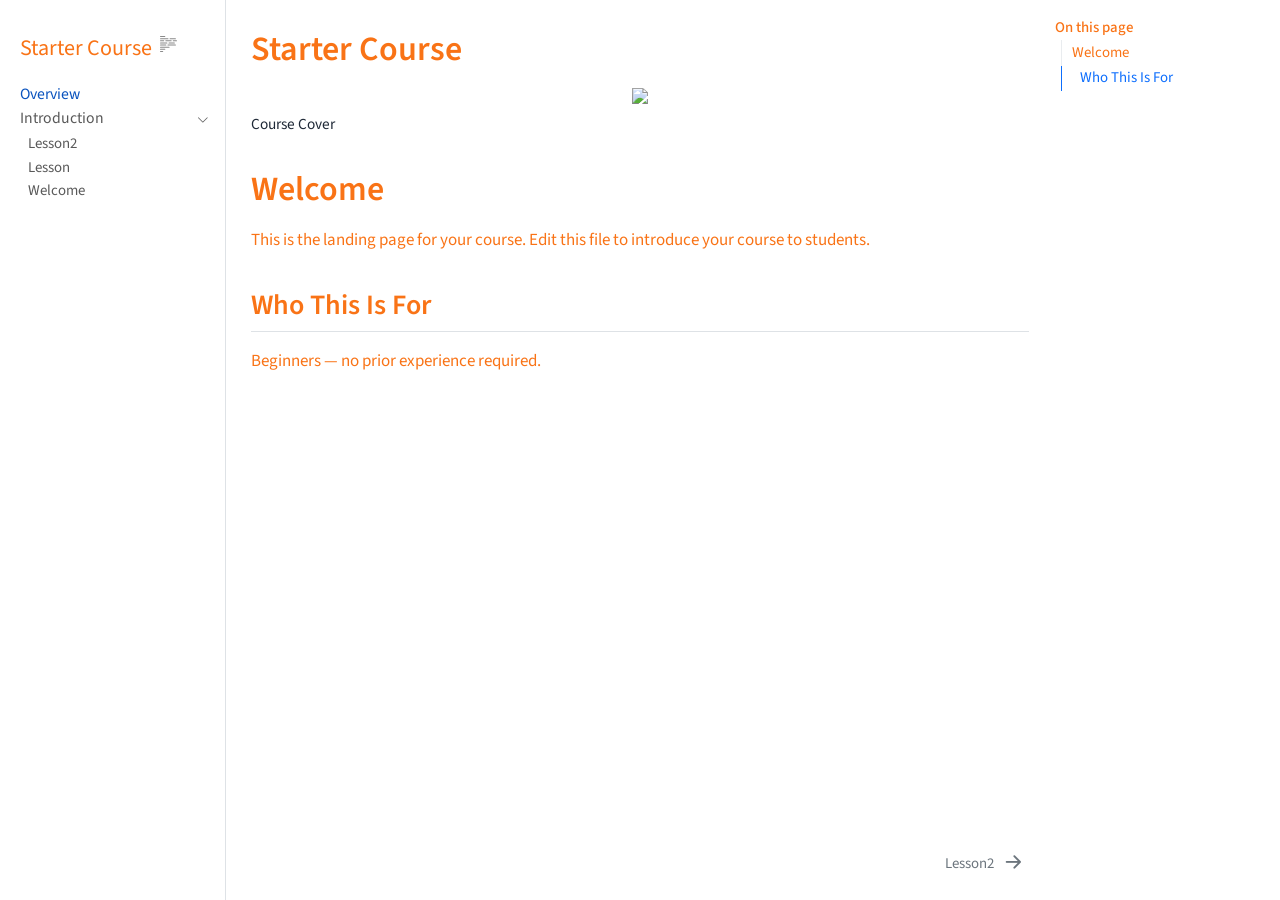
==== index.html @ 1d302770 "deploy: johnfjennings/coursefoundry-starter-course@928e04783f177609be3551b02e2e831a93816cfb" ====
<!DOCTYPE html>
<html xmlns="http://www.w3.org/1999/xhtml" lang="en" xml:lang="en"><head>

<meta charset="utf-8">
<meta name="generator" content="quarto-1.9.36">

<meta name="viewport" content="width=device-width, initial-scale=1.0, user-scalable=yes">


<title>Starter Course</title>
<style>
/* Default styles provided by pandoc.
** See https://pandoc.org/MANUAL.html#variables-for-html for config info.
*/
code{white-space: pre-wrap;}
span.smallcaps{font-variant: small-caps;}
div.columns{display: flex; gap: min(4vw, 1.5em);}
div.column{flex: auto; overflow-x: auto;}
div.hanging-indent{margin-left: 1.5em; text-indent: -1.5em;}
ul.task-list{list-style: none;}
ul.task-list li input[type="checkbox"] {
  width: 0.8em;
  margin: 0 0.8em 0.2em -1em; /* quarto-specific, see https://github.com/quarto-dev/quarto-cli/issues/4556 */ 
  vertical-align: middle;
}
</style>


<script src="site_libs/quarto-nav/quarto-nav.js"></script>
<script src="site_libs/quarto-nav/headroom.min.js"></script>
<script src="site_libs/clipboard/clipboard.min.js"></script>
<script src="site_libs/quarto-search/autocomplete.umd.js"></script>
<script src="site_libs/quarto-search/fuse.min.js"></script>
<script src="site_libs/quarto-search/quarto-search.js"></script>
<meta name="quarto:offset" content="./">
<link href="./modules/01-introduction/03-lesson2.html" rel="next">
<script src="site_libs/quarto-html/quarto.js" type="module"></script>
<script src="site_libs/quarto-html/tabsets/tabsets.js" type="module"></script>
<script src="site_libs/quarto-html/popper.min.js"></script>
<script src="site_libs/quarto-html/tippy.umd.min.js"></script>
<script src="site_libs/quarto-html/anchor.min.js"></script>
<link href="site_libs/quarto-html/tippy.css" rel="stylesheet">
<link href="site_libs/quarto-html/quarto-syntax-highlighting-845c23b38eaddc0f92fda52bfe77a8c8.css" rel="stylesheet" class="quarto-color-scheme" id="quarto-text-highlighting-styles">
<link href="site_libs/quarto-html/quarto-syntax-highlighting-dark-f418161beb48e0141c760e455f12af2c.css" rel="stylesheet" class="quarto-color-scheme quarto-color-alternate" id="quarto-text-highlighting-styles">
<link href="site_libs/quarto-html/quarto-syntax-highlighting-845c23b38eaddc0f92fda52bfe77a8c8.css" rel="stylesheet" class="quarto-color-scheme-extra" id="quarto-text-highlighting-styles">
<script src="site_libs/bootstrap/bootstrap.min.js"></script>
<link href="site_libs/bootstrap/bootstrap-icons.css" rel="stylesheet">
<link href="site_libs/bootstrap/bootstrap-f79bb42a26d5e5b3a3a6425b75244a5c.min.css" rel="stylesheet" append-hash="true" class="quarto-color-scheme" id="quarto-bootstrap" data-mode="light">
<link href="site_libs/bootstrap/bootstrap-dark-f79bb42a26d5e5b3a3a6425b75244a5c.min.css" rel="stylesheet" append-hash="true" class="quarto-color-scheme quarto-color-alternate" id="quarto-bootstrap" data-mode="light">
<link href="site_libs/bootstrap/bootstrap-f79bb42a26d5e5b3a3a6425b75244a5c.min.css" rel="stylesheet" append-hash="true" class="quarto-color-scheme-extra" id="quarto-bootstrap" data-mode="light">
<link href="site_libs/quarto-contrib/naquiz-styles-1.0.4/buttons.css" rel="stylesheet">
<script id="quarto-search-options" type="application/json">{
  "location": "navbar",
  "copy-button": false,
  "collapse-after": 3,
  "panel-placement": "end",
  "type": "textbox",
  "limit": 50,
  "keyboard-shortcut": [
    "f",
    "/",
    "s"
  ],
  "language": {
    "search-no-results-text": "No results",
    "search-matching-documents-text": "matching documents",
    "search-copy-link-title": "Copy link to search",
    "search-hide-matches-text": "Hide additional matches",
    "search-more-match-text": "more match in this document",
    "search-more-matches-text": "more matches in this document",
    "search-clear-button-title": "Clear",
    "search-text-placeholder": "",
    "search-detached-cancel-button-title": "Cancel",
    "search-submit-button-title": "Submit",
    "search-label": "Search"
  }
}</script>


<meta property="og:title" content="Starter Course">
<meta property="og:description" content="">
<meta property="og:image" content="https://odvtslzlamhvkuthtsnx.supabase.co/storage/v1/object/public/course-assets/7b6f313d-854f-4132-add8-d3fe255c0e52/images/cf-cover.svg">
<meta property="og:site_name" content="Starter Course">
</head>

<body class="nav-sidebar docked quarto-light">

<div id="quarto-search-results"></div>
  <header id="quarto-header" class="headroom fixed-top">
  <nav class="quarto-secondary-nav">
    <div class="container-fluid d-flex">
      <button type="button" class="quarto-btn-toggle btn" data-bs-toggle="collapse" role="button" data-bs-target=".quarto-sidebar-collapse-item" aria-controls="quarto-sidebar" aria-expanded="false" aria-label="Toggle sidebar navigation" onclick="if (window.quartoToggleHeadroom) { window.quartoToggleHeadroom(); }">
        <i class="bi bi-layout-text-sidebar-reverse"></i>
      </button>
        <nav class="quarto-page-breadcrumbs" aria-label="breadcrumb"><ol class="breadcrumb"><li class="breadcrumb-item"><a href="./index.html">Overview</a></li></ol></nav>
        <a class="flex-grow-1" role="navigation" data-bs-toggle="collapse" data-bs-target=".quarto-sidebar-collapse-item" aria-controls="quarto-sidebar" aria-expanded="false" aria-label="Toggle sidebar navigation" onclick="if (window.quartoToggleHeadroom) { window.quartoToggleHeadroom(); }">      
        </a>
    </div>
  </nav>
</header>
<!-- content -->
<div id="quarto-content" class="quarto-container page-columns page-rows-contents page-layout-article">
<!-- sidebar -->
  <nav id="quarto-sidebar" class="sidebar collapse collapse-horizontal quarto-sidebar-collapse-item sidebar-navigation docked overflow-auto">
    <div class="pt-lg-2 mt-2 text-left sidebar-header">
    <div class="sidebar-title mb-0 py-0">
      <a href="./">Starter Course</a> 
        <div class="sidebar-tools-main">
  <a href="" class="quarto-reader-toggle quarto-navigation-tool px-1" onclick="window.quartoToggleReader(); return false;" title="Toggle reader mode">
  <div class="quarto-reader-toggle-btn">
  <i class="bi"></i>
  </div>
</a>
</div>
    </div>
      </div>
    <div class="sidebar-menu-container"> 
    <ul class="list-unstyled mt-1">
        <li class="sidebar-item">
  <div class="sidebar-item-container"> 
  <a href="./index.html" class="sidebar-item-text sidebar-link active">
 <span class="menu-text">Overview</span></a>
  </div>
</li>
        <li class="sidebar-item sidebar-item-section">
      <div class="sidebar-item-container"> 
            <a class="sidebar-item-text sidebar-link text-start" data-bs-toggle="collapse" data-bs-target="#quarto-sidebar-section-1" role="navigation" aria-expanded="true">
 <span class="menu-text">Introduction</span></a>
          <a class="sidebar-item-toggle text-start" data-bs-toggle="collapse" data-bs-target="#quarto-sidebar-section-1" role="navigation" aria-expanded="true" aria-label="Toggle section">
            <i class="bi bi-chevron-right ms-2"></i>
          </a> 
      </div>
      <ul id="quarto-sidebar-section-1" class="collapse list-unstyled sidebar-section depth1 show">  
          <li class="sidebar-item">
  <div class="sidebar-item-container"> 
  <a href="./modules/01-introduction/03-lesson2.html" class="sidebar-item-text sidebar-link">
 <span class="menu-text">Lesson2</span></a>
  </div>
</li>
          <li class="sidebar-item">
  <div class="sidebar-item-container"> 
  <a href="./modules/01-introduction/02-lesson.html" class="sidebar-item-text sidebar-link">
 <span class="menu-text">Lesson</span></a>
  </div>
</li>
          <li class="sidebar-item">
  <div class="sidebar-item-container"> 
  <a href="./modules/01-introduction/01-welcome.html" class="sidebar-item-text sidebar-link">
 <span class="menu-text">Welcome</span></a>
  </div>
</li>
      </ul>
  </li>
    </ul>
    </div>
</nav>
<div id="quarto-sidebar-glass" class="quarto-sidebar-collapse-item" data-bs-toggle="collapse" data-bs-target=".quarto-sidebar-collapse-item"></div>
<!-- margin-sidebar -->
    <div id="quarto-margin-sidebar" class="sidebar margin-sidebar">
        <nav id="TOC" role="doc-toc" class="toc-active">
    <h2 id="toc-title">On this page</h2>
   
  <ul>
  <li><a href="#welcome" id="toc-welcome" class="nav-link active" data-scroll-target="#welcome">Welcome</a>
  <ul class="collapse">
  <li><a href="#who-this-is-for" id="toc-who-this-is-for" class="nav-link" data-scroll-target="#who-this-is-for">Who This Is For</a></li>
  </ul></li>
  </ul>
</nav>
    </div>
<!-- main -->
<main class="content" id="quarto-document-content">

<header id="title-block-header" class="quarto-title-block default">
<div class="quarto-title">
<h1 class="title">Starter Course</h1>
</div>



<div class="quarto-title-meta">

    
  
    
  </div>
  


</header>


<div class="quarto-figure quarto-figure-center">
<figure class="figure">
<p><img src="https://odvtslzlamhvkuthtsnx.supabase.co/storage/v1/object/public/course-assets/7b6f313d-854f-4132-add8-d3fe255c0e52/images/cf-cover.svg" class="img-fluid figure-img"></p>
<figcaption>Course Cover</figcaption>
</figure>
</div>
<section id="welcome" class="level1">
<h1>Welcome</h1>
<p>This is the landing page for your course. Edit this file to introduce your course to students.</p>
<section id="who-this-is-for" class="level2">
<h2 class="anchored" data-anchor-id="who-this-is-for">Who This Is For</h2>
<p>Beginners — no prior experience required.</p>


</section>
</section>

</main> <!-- /main -->
<script id="quarto-html-after-body" type="application/javascript">
  window.document.addEventListener("DOMContentLoaded", function (event) {
    const icon = "";
    const anchorJS = new window.AnchorJS();
    anchorJS.options = {
      placement: 'right',
      icon: icon
    };
    anchorJS.add('.anchored');
    const isCodeAnnotation = (el) => {
      for (const clz of el.classList) {
        if (clz.startsWith('code-annotation-')) {                     
          return true;
        }
      }
      return false;
    }
    const onCopySuccess = function(e) {
      // button target
      const button = e.trigger;
      // don't keep focus
      button.blur();
      // flash "checked"
      button.classList.add('code-copy-button-checked');
      var currentTitle = button.getAttribute("title");
      button.setAttribute("title", "Copied!");
      let tooltip;
      if (window.bootstrap) {
        button.setAttribute("data-bs-toggle", "tooltip");
        button.setAttribute("data-bs-placement", "left");
        button.setAttribute("data-bs-title", "Copied!");
        tooltip = new bootstrap.Tooltip(button, 
          { trigger: "manual", 
            customClass: "code-copy-button-tooltip",
            offset: [0, -8]});
        tooltip.show();    
      }
      setTimeout(function() {
        if (tooltip) {
          tooltip.hide();
          button.removeAttribute("data-bs-title");
          button.removeAttribute("data-bs-toggle");
          button.removeAttribute("data-bs-placement");
        }
        button.setAttribute("title", currentTitle);
        button.classList.remove('code-copy-button-checked');
      }, 1000);
      // clear code selection
      e.clearSelection();
    }
    const getTextToCopy = function(trigger) {
      const outerScaffold = trigger.parentElement.cloneNode(true);
      const codeEl = outerScaffold.querySelector('code');
      for (const childEl of codeEl.children) {
        if (isCodeAnnotation(childEl)) {
          childEl.remove();
        }
      }
      return codeEl.innerText;
    }
    const clipboard = new window.ClipboardJS('.code-copy-button:not([data-in-quarto-modal])', {
      text: getTextToCopy
    });
    clipboard.on('success', onCopySuccess);
    if (window.document.getElementById('quarto-embedded-source-code-modal')) {
      const clipboardModal = new window.ClipboardJS('.code-copy-button[data-in-quarto-modal]', {
        text: getTextToCopy,
        container: window.document.getElementById('quarto-embedded-source-code-modal')
      });
      clipboardModal.on('success', onCopySuccess);
    }
      var localhostRegex = new RegExp(/^(?:http|https):\/\/localhost\:?[0-9]*\//);
      var mailtoRegex = new RegExp(/^mailto:/);
        var filterRegex = new RegExp('/' + window.location.host + '/');
      var isInternal = (href) => {
          return filterRegex.test(href) || localhostRegex.test(href) || mailtoRegex.test(href);
      }
      // Inspect non-navigation links and adorn them if external
     var links = window.document.querySelectorAll('a[href]:not(.nav-link):not(.navbar-brand):not(.toc-action):not(.sidebar-link):not(.sidebar-item-toggle):not(.pagination-link):not(.no-external):not([aria-hidden]):not(.dropdown-item):not(.quarto-navigation-tool):not(.about-link)');
      for (var i=0; i<links.length; i++) {
        const link = links[i];
        if (!isInternal(link.href)) {
          // undo the damage that might have been done by quarto-nav.js in the case of
          // links that we want to consider external
          if (link.dataset.originalHref !== undefined) {
            link.href = link.dataset.originalHref;
          }
        }
      }
    function tippyHover(el, contentFn, onTriggerFn, onUntriggerFn) {
      const config = {
        allowHTML: true,
        maxWidth: 500,
        delay: 100,
        arrow: false,
        appendTo: function(el) {
            return el.parentElement;
        },
        interactive: true,
        interactiveBorder: 10,
        theme: 'quarto',
        placement: 'bottom-start',
      };
      if (contentFn) {
        config.content = contentFn;
      }
      if (onTriggerFn) {
        config.onTrigger = onTriggerFn;
      }
      if (onUntriggerFn) {
        config.onUntrigger = onUntriggerFn;
      }
      window.tippy(el, config); 
    }
    const noterefs = window.document.querySelectorAll('a[role="doc-noteref"]');
    for (var i=0; i<noterefs.length; i++) {
      const ref = noterefs[i];
      tippyHover(ref, function() {
        // use id or data attribute instead here
        let href = ref.getAttribute('data-footnote-href') || ref.getAttribute('href');
        try { href = new URL(href).hash; } catch {}
        const id = href.replace(/^#\/?/, "");
        const note = window.document.getElementById(id);
        if (note) {
          return note.innerHTML;
        } else {
          return "";
        }
      });
    }
    const xrefs = window.document.querySelectorAll('a.quarto-xref');
    const processXRef = (id, note) => {
      // Strip column container classes
      const stripColumnClz = (el) => {
        el.classList.remove("page-full", "page-columns");
        if (el.children) {
          for (const child of el.children) {
            stripColumnClz(child);
          }
        }
      }
      stripColumnClz(note)
      if (id === null || id.startsWith('sec-')) {
        // Special case sections, only their first couple elements
        const container = document.createElement("div");
        if (note.children && note.children.length > 2) {
          container.appendChild(note.children[0].cloneNode(true));
          for (let i = 1; i < note.children.length; i++) {
            const child = note.children[i];
            if (child.tagName === "P" && child.innerText === "") {
              continue;
            } else {
              container.appendChild(child.cloneNode(true));
              break;
            }
          }
          if (window.Quarto?.typesetMath) {
            window.Quarto.typesetMath(container);
          }
          return container.innerHTML
        } else {
          if (window.Quarto?.typesetMath) {
            window.Quarto.typesetMath(note);
          }
          return note.innerHTML;
        }
      } else {
        // Remove any anchor links if they are present
        const anchorLink = note.querySelector('a.anchorjs-link');
        if (anchorLink) {
          anchorLink.remove();
        }
        if (window.Quarto?.typesetMath) {
          window.Quarto.typesetMath(note);
        }
        if (note.classList.contains("callout")) {
          return note.outerHTML;
        } else {
          return note.innerHTML;
        }
      }
    }
    for (var i=0; i<xrefs.length; i++) {
      const xref = xrefs[i];
      tippyHover(xref, undefined, function(instance) {
        instance.disable();
        let url = xref.getAttribute('href');
        let hash = undefined; 
        if (url.startsWith('#')) {
          hash = url;
        } else {
          try { hash = new URL(url).hash; } catch {}
        }
        if (hash) {
          const id = hash.replace(/^#\/?/, "");
          const note = window.document.getElementById(id);
          if (note !== null) {
            try {
              const html = processXRef(id, note.cloneNode(true));
              instance.setContent(html);
            } finally {
              instance.enable();
              instance.show();
            }
          } else {
            // See if we can fetch this
            fetch(url.split('#')[0])
            .then(res => res.text())
            .then(html => {
              const parser = new DOMParser();
              const htmlDoc = parser.parseFromString(html, "text/html");
              const note = htmlDoc.getElementById(id);
              if (note !== null) {
                const html = processXRef(id, note);
                instance.setContent(html);
              } 
            }).finally(() => {
              instance.enable();
              instance.show();
            });
          }
        } else {
          // See if we can fetch a full url (with no hash to target)
          // This is a special case and we should probably do some content thinning / targeting
          fetch(url)
          .then(res => res.text())
          .then(html => {
            const parser = new DOMParser();
            const htmlDoc = parser.parseFromString(html, "text/html");
            const note = htmlDoc.querySelector('main.content');
            if (note !== null) {
              // This should only happen for chapter cross references
              // (since there is no id in the URL)
              // remove the first header
              if (note.children.length > 0 && note.children[0].tagName === "HEADER") {
                note.children[0].remove();
              }
              const html = processXRef(null, note);
              instance.setContent(html);
            } 
          }).finally(() => {
            instance.enable();
            instance.show();
          });
        }
      }, function(instance) {
      });
    }
        let selectedAnnoteEl;
        const selectorForAnnotation = ( cell, annotation) => {
          let cellAttr = 'data-code-cell="' + cell + '"';
          let lineAttr = 'data-code-annotation="' +  annotation + '"';
          const selector = 'span[' + cellAttr + '][' + lineAttr + ']';
          return selector;
        }
        const selectCodeLines = (annoteEl) => {
          const doc = window.document;
          const targetCell = annoteEl.getAttribute("data-target-cell");
          const targetAnnotation = annoteEl.getAttribute("data-target-annotation");
          const annoteSpan = window.document.querySelector(selectorForAnnotation(targetCell, targetAnnotation));
          const lines = annoteSpan.getAttribute("data-code-lines").split(",");
          const lineIds = lines.map((line) => {
            return targetCell + "-" + line;
          })
          let top = null;
          let height = null;
          let parent = null;
          if (lineIds.length > 0) {
              //compute the position of the single el (top and bottom and make a div)
              const el = window.document.getElementById(lineIds[0]);
              top = el.offsetTop;
              height = el.offsetHeight;
              parent = el.parentElement.parentElement;
            if (lineIds.length > 1) {
              const lastEl = window.document.getElementById(lineIds[lineIds.length - 1]);
              const bottom = lastEl.offsetTop + lastEl.offsetHeight;
              height = bottom - top;
            }
            if (top !== null && height !== null && parent !== null) {
              // cook up a div (if necessary) and position it 
              let div = window.document.getElementById("code-annotation-line-highlight");
              if (div === null) {
                div = window.document.createElement("div");
                div.setAttribute("id", "code-annotation-line-highlight");
                div.style.position = 'absolute';
                parent.appendChild(div);
              }
              div.style.top = top - 2 + "px";
              div.style.height = height + 4 + "px";
              div.style.left = 0;
              let gutterDiv = window.document.getElementById("code-annotation-line-highlight-gutter");
              if (gutterDiv === null) {
                gutterDiv = window.document.createElement("div");
                gutterDiv.setAttribute("id", "code-annotation-line-highlight-gutter");
                gutterDiv.style.position = 'absolute';
                const codeCell = window.document.getElementById(targetCell);
                const gutter = codeCell.querySelector('.code-annotation-gutter');
                gutter.appendChild(gutterDiv);
              }
              gutterDiv.style.top = top - 2 + "px";
              gutterDiv.style.height = height + 4 + "px";
            }
            selectedAnnoteEl = annoteEl;
          }
        };
        const unselectCodeLines = () => {
          const elementsIds = ["code-annotation-line-highlight", "code-annotation-line-highlight-gutter"];
          elementsIds.forEach((elId) => {
            const div = window.document.getElementById(elId);
            if (div) {
              div.remove();
            }
          });
          selectedAnnoteEl = undefined;
        };
          // Handle positioning of the toggle
      window.addEventListener(
        "resize",
        throttle(() => {
          elRect = undefined;
          if (selectedAnnoteEl) {
            selectCodeLines(selectedAnnoteEl);
          }
        }, 10)
      );
      function throttle(fn, ms) {
      let throttle = false;
      let timer;
        return (...args) => {
          if(!throttle) { // first call gets through
              fn.apply(this, args);
              throttle = true;
          } else { // all the others get throttled
              if(timer) clearTimeout(timer); // cancel #2
              timer = setTimeout(() => {
                fn.apply(this, args);
                timer = throttle = false;
              }, ms);
          }
        };
      }
        // Attach click handler to the DT
        const annoteDls = window.document.querySelectorAll('dt[data-target-cell]');
        for (const annoteDlNode of annoteDls) {
          annoteDlNode.addEventListener('click', (event) => {
            const clickedEl = event.target;
            if (clickedEl !== selectedAnnoteEl) {
              unselectCodeLines();
              const activeEl = window.document.querySelector('dt[data-target-cell].code-annotation-active');
              if (activeEl) {
                activeEl.classList.remove('code-annotation-active');
              }
              selectCodeLines(clickedEl);
              clickedEl.classList.add('code-annotation-active');
            } else {
              // Unselect the line
              unselectCodeLines();
              clickedEl.classList.remove('code-annotation-active');
            }
          });
        }
    const findCites = (el) => {
      const parentEl = el.parentElement;
      if (parentEl) {
        const cites = parentEl.dataset.cites;
        if (cites) {
          return {
            el,
            cites: cites.split(' ')
          };
        } else {
          return findCites(el.parentElement)
        }
      } else {
        return undefined;
      }
    };
    var bibliorefs = window.document.querySelectorAll('a[role="doc-biblioref"]');
    for (var i=0; i<bibliorefs.length; i++) {
      const ref = bibliorefs[i];
      const citeInfo = findCites(ref);
      if (citeInfo) {
        tippyHover(citeInfo.el, function() {
          var popup = window.document.createElement('div');
          citeInfo.cites.forEach(function(cite) {
            var citeDiv = window.document.createElement('div');
            citeDiv.classList.add('hanging-indent');
            citeDiv.classList.add('csl-entry');
            var biblioDiv = window.document.getElementById('ref-' + cite);
            if (biblioDiv) {
              citeDiv.innerHTML = biblioDiv.innerHTML;
            }
            popup.appendChild(citeDiv);
          });
          return popup.innerHTML;
        });
      }
    }
  });
  </script>
<nav class="page-navigation">
  <div class="nav-page nav-page-previous">
  </div>
  <div class="nav-page nav-page-next">
      <a href="./modules/01-introduction/03-lesson2.html" class="pagination-link" aria-label="Lesson2">
        <span class="nav-page-text">Lesson2</span> <i class="bi bi-arrow-right-short"></i>
      </a>
  </div>
</nav>
</div> <!-- /content -->
<!-- Render ```mermaid fenced code blocks that Quarto leaves as plain code -->
<script>
  document.addEventListener('DOMContentLoaded', function () {
    var fenced = document.querySelectorAll('pre.sourceCode.mermaid');
    if (!fenced.length) return;
    function run() {
      mermaid.initialize({ startOnLoad: false, theme: 'dark' });
      fenced.forEach(function (pre) {
        var code = pre.querySelector('code');
        var text = code ? code.textContent : pre.textContent;
        var wrapper = pre.closest('div.sourceCode') || pre;
        var div = document.createElement('div');
        div.className = 'mermaid';
        div.textContent = text;
        if (wrapper.parentNode) wrapper.parentNode.replaceChild(div, wrapper);
      });
      mermaid.run({ querySelector: '.mermaid' });
    }
    if (window.mermaid) {
      run();
    } else {
      var s = document.createElement('script');
      s.src = 'https://cdn.jsdelivr.net/npm/mermaid@11/dist/mermaid.min.js';
      s.onload = run;
      document.head.appendChild(s);
    }
  });
</script>
<script defer="" src="https://cdn.jsdelivr.net/npm/alpinejs@3.12.0/dist/cdn.min.js"></script>




</body></html>
---- site_libs/quarto-html/tippy.css ----
.tippy-box[data-animation=fade][data-state=hidden]{opacity:0}[data-tippy-root]{max-width:calc(100vw - 10px)}.tippy-box{position:relative;background-color:#333;color:#fff;border-radius:4px;font-size:14px;line-height:1.4;white-space:normal;outline:0;transition-property:transform,visibility,opacity}.tippy-box[data-placement^=top]>.tippy-arrow{bottom:0}.tippy-box[data-placement^=top]>.tippy-arrow:before{bottom:-7px;left:0;border-width:8px 8px 0;border-top-color:initial;transform-origin:center top}.tippy-box[data-placement^=bottom]>.tippy-arrow{top:0}.tippy-box[data-placement^=bottom]>.tippy-arrow:before{top:-7px;left:0;border-width:0 8px 8px;border-bottom-color:initial;transform-origin:center bottom}.tippy-box[data-placement^=left]>.tippy-arrow{right:0}.tippy-box[data-placement^=left]>.tippy-arrow:before{border-width:8px 0 8px 8px;border-left-color:initial;right:-7px;transform-origin:center left}.tippy-box[data-placement^=right]>.tippy-arrow{left:0}.tippy-box[data-placement^=right]>.tippy-arrow:before{left:-7px;border-width:8px 8px 8px 0;border-right-color:initial;transform-origin:center right}.tippy-box[data-inertia][data-state=visible]{transition-timing-function:cubic-bezier(.54,1.5,.38,1.11)}.tippy-arrow{width:16px;height:16px;color:#333}.tippy-arrow:before{content:"";position:absolute;border-color:transparent;border-style:solid}.tippy-content{position:relative;padding:5px 9px;z-index:1}
---- site_libs/quarto-html/quarto-syntax-highlighting-845c23b38eaddc0f92fda52bfe77a8c8.css ----
/* quarto syntax highlight colors */
:root {
  --quarto-hl-ot-color: #003B4F;
  --quarto-hl-at-color: #657422;
  --quarto-hl-ss-color: #20794D;
  --quarto-hl-an-color: #5E5E5E;
  --quarto-hl-fu-color: #4758AB;
  --quarto-hl-st-color: #20794D;
  --quarto-hl-cf-color: #003B4F;
  --quarto-hl-op-color: #5E5E5E;
  --quarto-hl-er-color: #AD0000;
  --quarto-hl-bn-color: #AD0000;
  --quarto-hl-al-color: #AD0000;
  --quarto-hl-va-color: #111111;
  --quarto-hl-bu-color: inherit;
  --quarto-hl-ex-color: inherit;
  --quarto-hl-pp-color: #AD0000;
  --quarto-hl-in-color: #5E5E5E;
  --quarto-hl-vs-color: #20794D;
  --quarto-hl-wa-color: #5E5E5E;
  --quarto-hl-do-color: #5E5E5E;
  --quarto-hl-im-color: #00769E;
  --quarto-hl-ch-color: #20794D;
  --quarto-hl-dt-color: #AD0000;
  --quarto-hl-fl-color: #AD0000;
  --quarto-hl-co-color: #5E5E5E;
  --quarto-hl-cv-color: #5E5E5E;
  --quarto-hl-cn-color: #8f5902;
  --quarto-hl-sc-color: #5E5E5E;
  --quarto-hl-dv-color: #AD0000;
  --quarto-hl-kw-color: #003B4F;
}

/* other quarto variables */
:root {
  --quarto-font-monospace: SFMono-Regular, Menlo, Monaco, Consolas, "Liberation Mono", "Courier New", monospace;
}

/* syntax highlight based on Pandoc's rules */
pre > code.sourceCode > span {
  color: #003B4F;
}

code.sourceCode > span {
  color: #003B4F;
}

div.sourceCode,
div.sourceCode pre.sourceCode {
  color: #003B4F;
}

/* Normal */
code span {
  color: #003B4F;
}

/* Alert */
code span.al {
  color: #AD0000;
  font-style: inherit;
}

/* Annotation */
code span.an {
  color: #5E5E5E;
  font-style: inherit;
}

/* Attribute */
code span.at {
  color: #657422;
  font-style: inherit;
}

/* BaseN */
code span.bn {
  color: #AD0000;
  font-style: inherit;
}

/* BuiltIn */
code span.bu {
  font-style: inherit;
}

/* ControlFlow */
code span.cf {
  color: #003B4F;
  font-weight: bold;
  font-style: inherit;
}

/* Char */
code span.ch {
  color: #20794D;
  font-style: inherit;
}

/* Constant */
code span.cn {
  color: #8f5902;
  font-style: inherit;
}

/* Comment */
code span.co {
  color: #5E5E5E;
  font-style: inherit;
}

/* CommentVar */
code span.cv {
  color: #5E5E5E;
  font-style: italic;
}

/* Documentation */
code span.do {
  color: #5E5E5E;
  font-style: italic;
}

/* DataType */
code span.dt {
  color: #AD0000;
  font-style: inherit;
}

/* DecVal */
code span.dv {
  color: #AD0000;
  font-style: inherit;
}

/* Error */
code span.er {
  color: #AD0000;
  font-style: inherit;
}

/* Extension */
code span.ex {
  font-style: inherit;
}

/* Float */
code span.fl {
  color: #AD0000;
  font-style: inherit;
}

/* Function */
code span.fu {
  color: #4758AB;
  font-style: inherit;
}

/* Import */
code span.im {
  color: #00769E;
  font-style: inherit;
}

/* Information */
code span.in {
  color: #5E5E5E;
  font-style: inherit;
}

/* Keyword */
code span.kw {
  color: #003B4F;
  font-weight: bold;
  font-style: inherit;
}

/* Operator */
code span.op {
  color: #5E5E5E;
  font-style: inherit;
}

/* Other */
code span.ot {
  color: #003B4F;
  font-style: inherit;
}

/* Preprocessor */
code span.pp {
  color: #AD0000;
  font-style: inherit;
}

/* SpecialChar */
code span.sc {
  color: #5E5E5E;
  font-style: inherit;
}

/* SpecialString */
code span.ss {
  color: #20794D;
  font-style: inherit;
}

/* String */
code span.st {
  color: #20794D;
  font-style: inherit;
}

/* Variable */
code span.va {
  color: #111111;
  font-style: inherit;
}

/* VerbatimString */
code span.vs {
  color: #20794D;
  font-style: inherit;
}

/* Warning */
code span.wa {
  color: #5E5E5E;
  font-style: italic;
}

.prevent-inlining {
  content: "</";
}

/*# sourceMappingURL=ac89f0bb514bba72461919f78549e31c.css.map */
---- site_libs/quarto-html/quarto-syntax-highlighting-dark-f418161beb48e0141c760e455f12af2c.css ----
/* quarto syntax highlight colors */
:root {
  --quarto-hl-al-color: #f07178;
  --quarto-hl-an-color: #d4d0ab;
  --quarto-hl-at-color: #00e0e0;
  --quarto-hl-bn-color: #d4d0ab;
  --quarto-hl-bu-color: #abe338;
  --quarto-hl-ch-color: #abe338;
  --quarto-hl-co-color: #f8f8f2;
  --quarto-hl-cv-color: #ffd700;
  --quarto-hl-cn-color: #ffd700;
  --quarto-hl-cf-color: #ffa07a;
  --quarto-hl-dt-color: #ffa07a;
  --quarto-hl-dv-color: #d4d0ab;
  --quarto-hl-do-color: #f8f8f2;
  --quarto-hl-er-color: #f07178;
  --quarto-hl-ex-color: #00e0e0;
  --quarto-hl-fl-color: #d4d0ab;
  --quarto-hl-fu-color: #ffa07a;
  --quarto-hl-im-color: #abe338;
  --quarto-hl-in-color: #d4d0ab;
  --quarto-hl-kw-color: #ffa07a;
  --quarto-hl-op-color: #ffa07a;
  --quarto-hl-ot-color: #00e0e0;
  --quarto-hl-pp-color: #dcc6e0;
  --quarto-hl-re-color: #00e0e0;
  --quarto-hl-sc-color: #abe338;
  --quarto-hl-ss-color: #abe338;
  --quarto-hl-st-color: #abe338;
  --quarto-hl-va-color: #00e0e0;
  --quarto-hl-vs-color: #abe338;
  --quarto-hl-wa-color: #dcc6e0;
}

/* other quarto variables */
:root {
  --quarto-font-monospace: SFMono-Regular, Menlo, Monaco, Consolas, "Liberation Mono", "Courier New", monospace;
}

/* syntax highlight based on Pandoc's rules */
pre > code.sourceCode > span {
  color: #f8f8f2;
}

code.sourceCode > span {
  color: #f8f8f2;
}

div.sourceCode,
div.sourceCode pre.sourceCode {
  color: #f8f8f2;
}

/* Normal */
code span {
  color: #f8f8f2;
}

/* Alert */
code span.al {
  color: #f07178;
}

/* Annotation */
code span.an {
  color: #d4d0ab;
}

/* Attribute */
code span.at {
  color: #00e0e0;
}

/* BaseN */
code span.bn {
  color: #d4d0ab;
}

/* BuiltIn */
code span.bu {
  color: #abe338;
}

/* ControlFlow */
code span.cf {
  font-weight: bold;
  color: #ffa07a;
}

/* Char */
code span.ch {
  color: #abe338;
}

/* Constant */
code span.cn {
  color: #ffd700;
}

/* Comment */
code span.co {
  font-style: italic;
  color: #f8f8f2;
}

/* CommentVar */
code span.cv {
  color: #ffd700;
}

/* Documentation */
code span.do {
  color: #f8f8f2;
}

/* DataType */
code span.dt {
  color: #ffa07a;
}

/* DecVal */
code span.dv {
  color: #d4d0ab;
}

/* Error */
code span.er {
  color: #f07178;
  text-decoration: underline;
}

/* Extension */
code span.ex {
  font-weight: bold;
  color: #00e0e0;
}

/* Float */
code span.fl {
  color: #d4d0ab;
}

/* Function */
code span.fu {
  color: #ffa07a;
}

/* Import */
code span.im {
  color: #abe338;
}

/* Information */
code span.in {
  color: #d4d0ab;
}

/* Keyword */
code span.kw {
  font-weight: bold;
  color: #ffa07a;
}

/* Operator */
code span.op {
  color: #ffa07a;
}

/* Other */
code span.ot {
  color: #00e0e0;
}

/* Preprocessor */
code span.pp {
  color: #dcc6e0;
}

/* RegionMarker */
code span.re {
  background-color: #f8f8f2;
  color: #00e0e0;
}

/* SpecialChar */
code span.sc {
  color: #abe338;
}

/* SpecialString */
code span.ss {
  color: #abe338;
}

/* String */
code span.st {
  color: #abe338;
}

/* Variable */
code span.va {
  color: #00e0e0;
}

/* VerbatimString */
code span.vs {
  color: #abe338;
}

/* Warning */
code span.wa {
  color: #dcc6e0;
}

.prevent-inlining {
  content: "</";
}

/*# sourceMappingURL=378c2a0cc31455d06730fbe37c8f3789.css.map */
---- site_libs/quarto-html/quarto-syntax-highlighting-845c23b38eaddc0f92fda52bfe77a8c8.css ----
/* quarto syntax highlight colors */
:root {
  --quarto-hl-ot-color: #003B4F;
  --quarto-hl-at-color: #657422;
  --quarto-hl-ss-color: #20794D;
  --quarto-hl-an-color: #5E5E5E;
  --quarto-hl-fu-color: #4758AB;
  --quarto-hl-st-color: #20794D;
  --quarto-hl-cf-color: #003B4F;
  --quarto-hl-op-color: #5E5E5E;
  --quarto-hl-er-color: #AD0000;
  --quarto-hl-bn-color: #AD0000;
  --quarto-hl-al-color: #AD0000;
  --quarto-hl-va-color: #111111;
  --quarto-hl-bu-color: inherit;
  --quarto-hl-ex-color: inherit;
  --quarto-hl-pp-color: #AD0000;
  --quarto-hl-in-color: #5E5E5E;
  --quarto-hl-vs-color: #20794D;
  --quarto-hl-wa-color: #5E5E5E;
  --quarto-hl-do-color: #5E5E5E;
  --quarto-hl-im-color: #00769E;
  --quarto-hl-ch-color: #20794D;
  --quarto-hl-dt-color: #AD0000;
  --quarto-hl-fl-color: #AD0000;
  --quarto-hl-co-color: #5E5E5E;
  --quarto-hl-cv-color: #5E5E5E;
  --quarto-hl-cn-color: #8f5902;
  --quarto-hl-sc-color: #5E5E5E;
  --quarto-hl-dv-color: #AD0000;
  --quarto-hl-kw-color: #003B4F;
}

/* other quarto variables */
:root {
  --quarto-font-monospace: SFMono-Regular, Menlo, Monaco, Consolas, "Liberation Mono", "Courier New", monospace;
}

/* syntax highlight based on Pandoc's rules */
pre > code.sourceCode > span {
  color: #003B4F;
}

code.sourceCode > span {
  color: #003B4F;
}

div.sourceCode,
div.sourceCode pre.sourceCode {
  color: #003B4F;
}

/* Normal */
code span {
  color: #003B4F;
}

/* Alert */
code span.al {
  color: #AD0000;
  font-style: inherit;
}

/* Annotation */
code span.an {
  color: #5E5E5E;
  font-style: inherit;
}

/* Attribute */
code span.at {
  color: #657422;
  font-style: inherit;
}

/* BaseN */
code span.bn {
  color: #AD0000;
  font-style: inherit;
}

/* BuiltIn */
code span.bu {
  font-style: inherit;
}

/* ControlFlow */
code span.cf {
  color: #003B4F;
  font-weight: bold;
  font-style: inherit;
}

/* Char */
code span.ch {
  color: #20794D;
  font-style: inherit;
}

/* Constant */
code span.cn {
  color: #8f5902;
  font-style: inherit;
}

/* Comment */
code span.co {
  color: #5E5E5E;
  font-style: inherit;
}

/* CommentVar */
code span.cv {
  color: #5E5E5E;
  font-style: italic;
}

/* Documentation */
code span.do {
  color: #5E5E5E;
  font-style: italic;
}

/* DataType */
code span.dt {
  color: #AD0000;
  font-style: inherit;
}

/* DecVal */
code span.dv {
  color: #AD0000;
  font-style: inherit;
}

/* Error */
code span.er {
  color: #AD0000;
  font-style: inherit;
}

/* Extension */
code span.ex {
  font-style: inherit;
}

/* Float */
code span.fl {
  color: #AD0000;
  font-style: inherit;
}

/* Function */
code span.fu {
  color: #4758AB;
  font-style: inherit;
}

/* Import */
code span.im {
  color: #00769E;
  font-style: inherit;
}

/* Information */
code span.in {
  color: #5E5E5E;
  font-style: inherit;
}

/* Keyword */
code span.kw {
  color: #003B4F;
  font-weight: bold;
  font-style: inherit;
}

/* Operator */
code span.op {
  color: #5E5E5E;
  font-style: inherit;
}

/* Other */
code span.ot {
  color: #003B4F;
  font-style: inherit;
}

/* Preprocessor */
code span.pp {
  color: #AD0000;
  font-style: inherit;
}

/* SpecialChar */
code span.sc {
  color: #5E5E5E;
  font-style: inherit;
}

/* SpecialString */
code span.ss {
  color: #20794D;
  font-style: inherit;
}

/* String */
code span.st {
  color: #20794D;
  font-style: inherit;
}

/* Variable */
code span.va {
  color: #111111;
  font-style: inherit;
}

/* VerbatimString */
code span.vs {
  color: #20794D;
  font-style: inherit;
}

/* Warning */
code span.wa {
  color: #5E5E5E;
  font-style: italic;
}

.prevent-inlining {
  content: "</";
}

/*# sourceMappingURL=ac89f0bb514bba72461919f78549e31c.css.map */
---- site_libs/quarto-contrib/naquiz-styles-1.0.4/buttons.css ----
.btn-group-xs > .btn, .btn-xs {
  padding: 1px 5px;
  font-size: 12px;
  line-height: 1.5;
  border-radius: 3px;
}

#correct {
  color: green;
}

[id^="no"] {
  color: red;
}

.button-clear button {
  background-color: #f9fafb;
  border-color: #f9fafb;
}

.button-hint button {
  background-color: #FFFAA0;
  border-color: #FFFAA0;
}

.button-hint .border-warning {
  border-color: #FFFAA0 !important;
}

.button-answer button {
  background-color: #e7f1ff;
  border-color: #e7f1ff;
}

.button-answer .border-info {
  border-color: #e7f1ff !important;
}
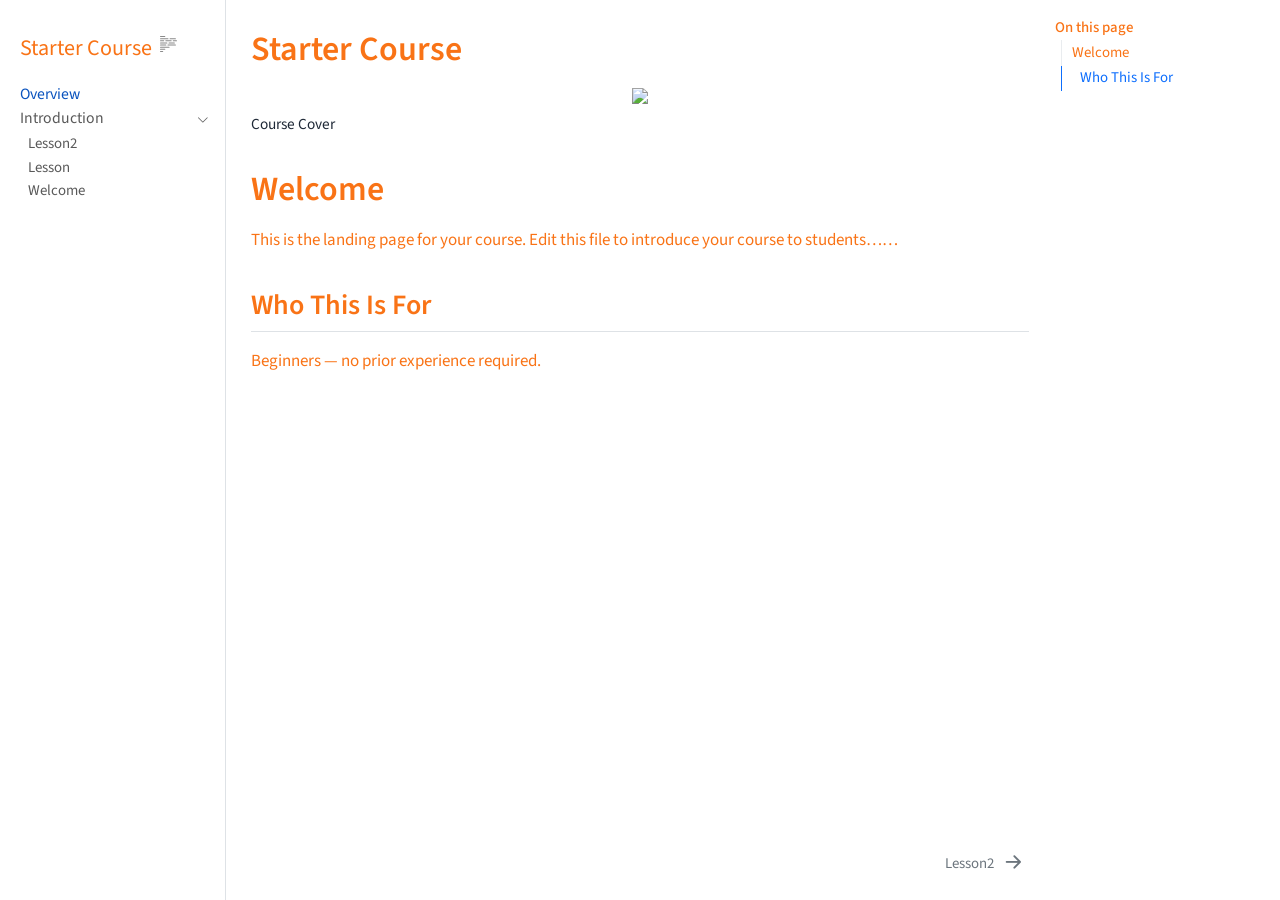
==== commit 24d54a8f: "deploy: johnfjennings/coursefoundry-starter-course@446b13fd48e0a605a493d90c912107badf189181" ====
--- a/index.html
+++ b/index.html
@@ -198,7 +198,7 @@
 </div>
 <section id="welcome" class="level1">
 <h1>Welcome</h1>
-<p>This is the landing page for your course. Edit this file to introduce your course to students.</p>
+<p>This is the landing page for your course. Edit this file to introduce your course to students……</p>
 <section id="who-this-is-for" class="level2">
 <h2 class="anchored" data-anchor-id="who-this-is-for">Who This Is For</h2>
 <p>Beginners — no prior experience required.</p>
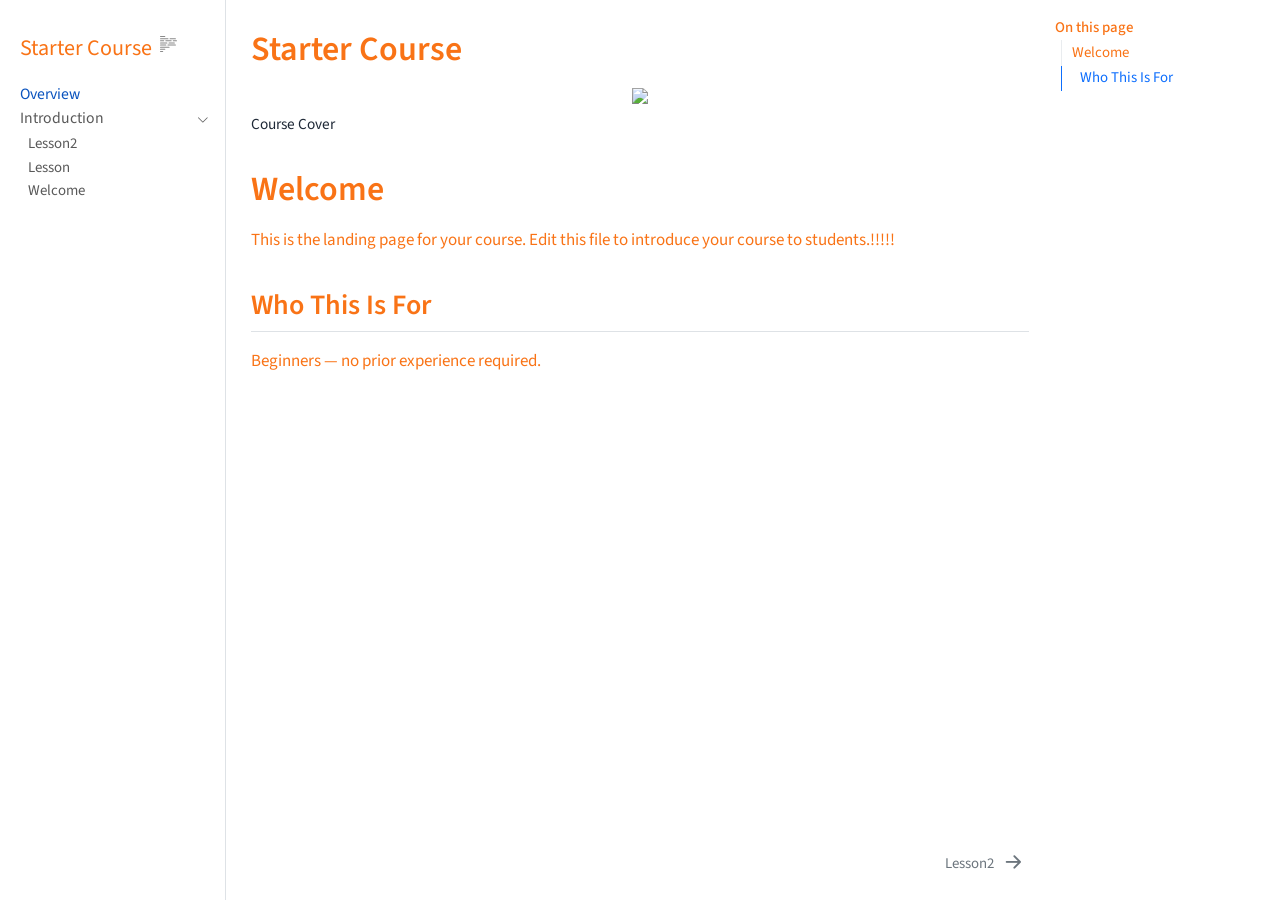
==== commit 0beaf927: "deploy: johnfjennings/coursefoundry-starter-course@fa0a764bfe4fdd8e3445518f1bda8be82f061a46" ====
--- a/index.html
+++ b/index.html
@@ -198,7 +198,7 @@
 </div>
 <section id="welcome" class="level1">
 <h1>Welcome</h1>
-<p>This is the landing page for your course. Edit this file to introduce your course to students……</p>
+<p>This is the landing page for your course. Edit this file to introduce your course to students.!!!!!</p>
 <section id="who-this-is-for" class="level2">
 <h2 class="anchored" data-anchor-id="who-this-is-for">Who This Is For</h2>
 <p>Beginners — no prior experience required.</p>
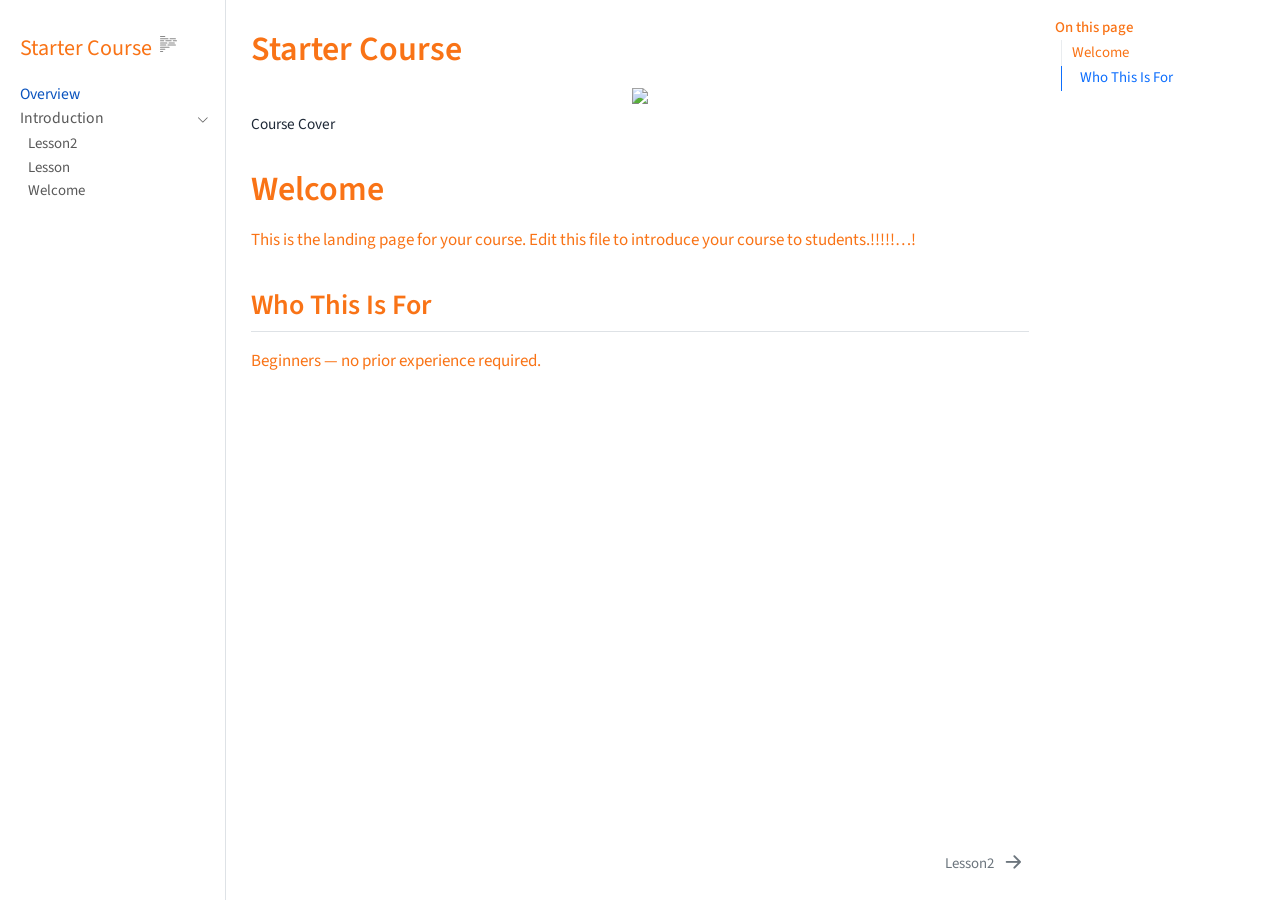
==== commit be4fee32: "deploy: johnfjennings/coursefoundry-starter-course@6ca92ac4955fa096e2d02433b2d0e3c0023615c5" ====
--- a/index.html
+++ b/index.html
@@ -198,7 +198,7 @@
 </div>
 <section id="welcome" class="level1">
 <h1>Welcome</h1>
-<p>This is the landing page for your course. Edit this file to introduce your course to students.!!!!!</p>
+<p>This is the landing page for your course. Edit this file to introduce your course to students.!!!!!…!</p>
 <section id="who-this-is-for" class="level2">
 <h2 class="anchored" data-anchor-id="who-this-is-for">Who This Is For</h2>
 <p>Beginners — no prior experience required.</p>
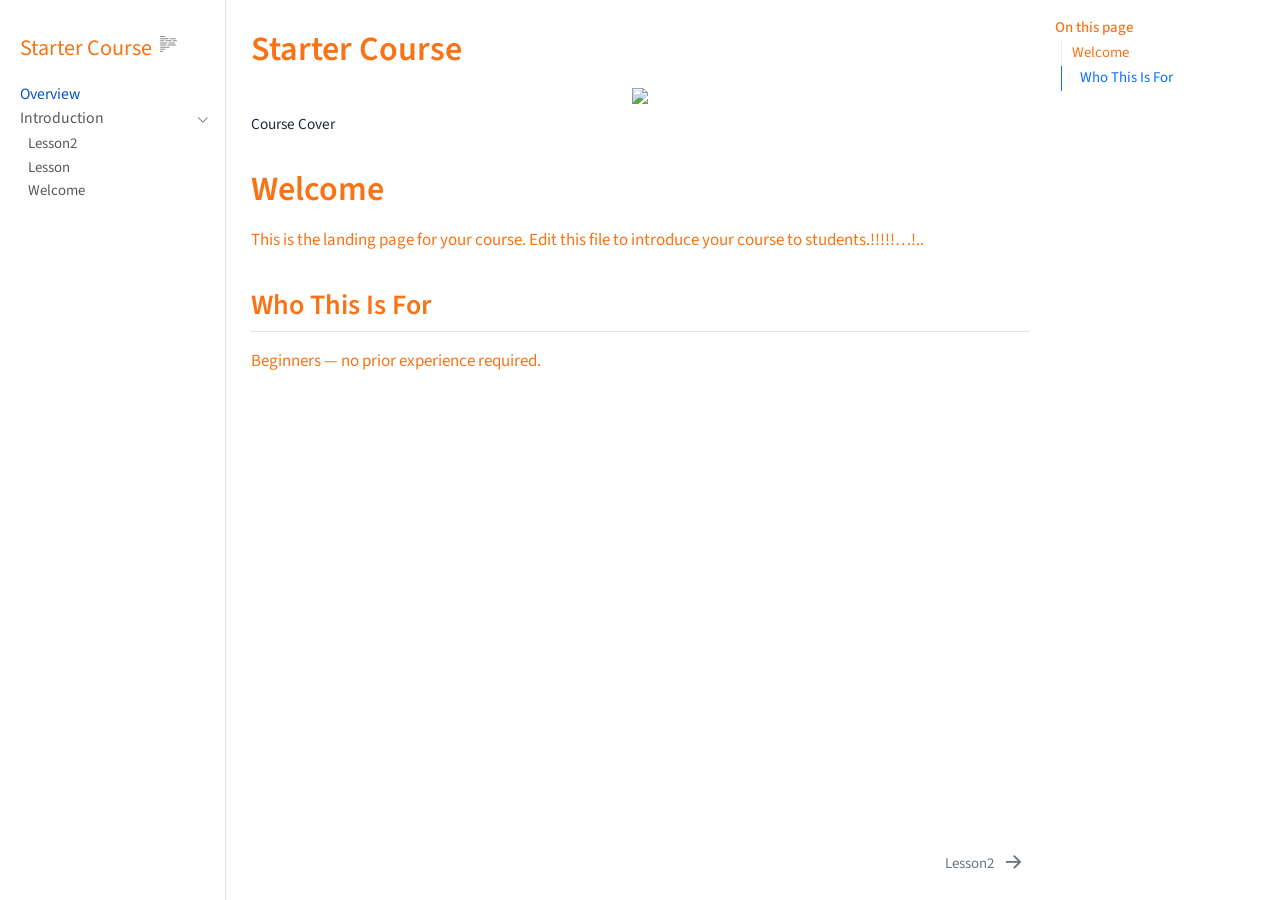
==== commit c1b8980f: "deploy: johnfjennings/coursefoundry-starter-course@76edcbfe072546650d69e5c480f9fa09a22d4a09" ====
--- a/index.html
+++ b/index.html
@@ -198,7 +198,7 @@
 </div>
 <section id="welcome" class="level1">
 <h1>Welcome</h1>
-<p>This is the landing page for your course. Edit this file to introduce your course to students.!!!!!…!</p>
+<p>This is the landing page for your course. Edit this file to introduce your course to students.!!!!!…!..</p>
 <section id="who-this-is-for" class="level2">
 <h2 class="anchored" data-anchor-id="who-this-is-for">Who This Is For</h2>
 <p>Beginners — no prior experience required.</p>
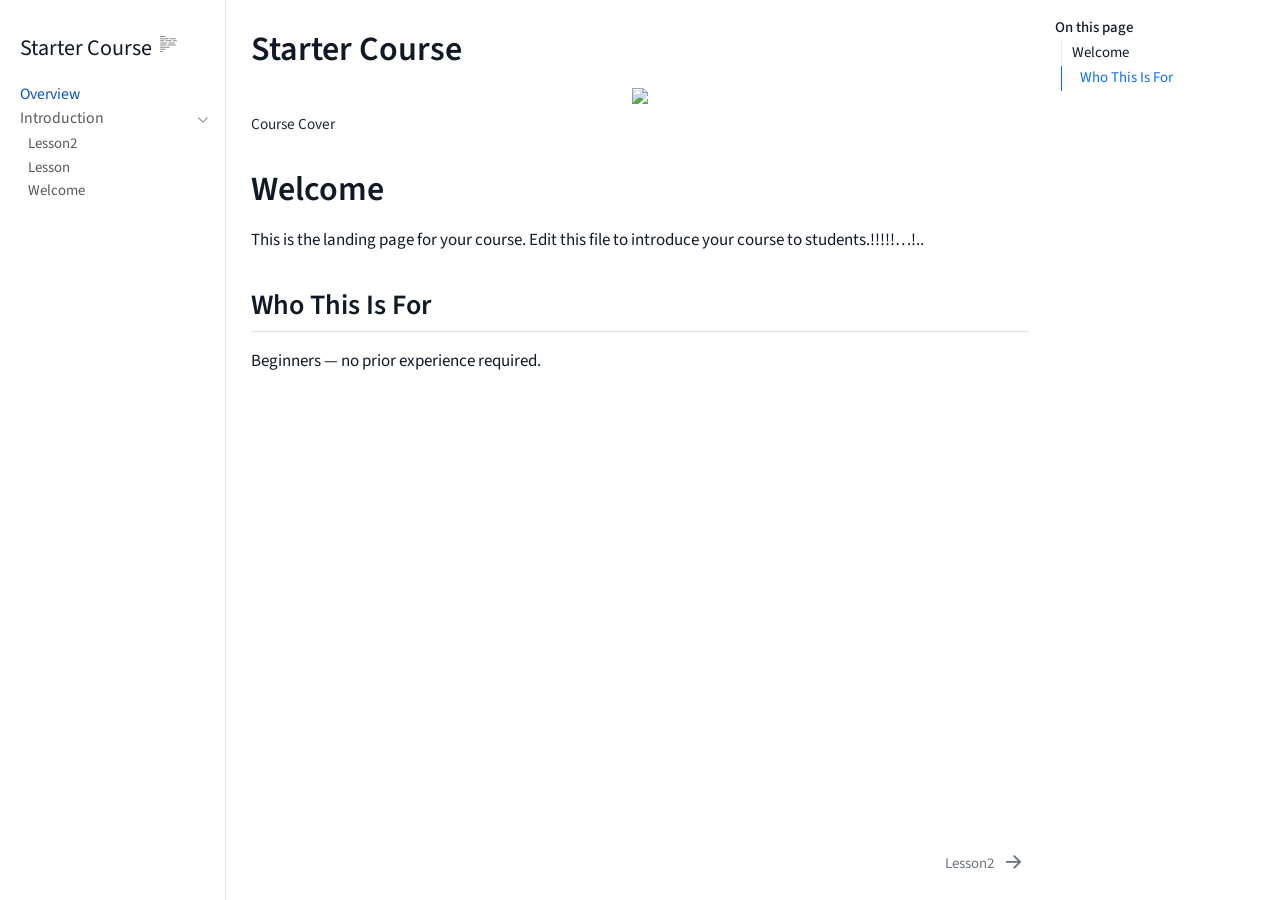
==== commit 27825a99: "deploy: johnfjennings/coursefoundry-starter-course@3a156edf6396473d3b95173bc4b0996edbb444c2" ====
--- a/index.html
+++ b/index.html
@@ -45,9 +45,9 @@
 <link href="site_libs/quarto-html/quarto-syntax-highlighting-845c23b38eaddc0f92fda52bfe77a8c8.css" rel="stylesheet" class="quarto-color-scheme-extra" id="quarto-text-highlighting-styles">
 <script src="site_libs/bootstrap/bootstrap.min.js"></script>
 <link href="site_libs/bootstrap/bootstrap-icons.css" rel="stylesheet">
-<link href="site_libs/bootstrap/bootstrap-f79bb42a26d5e5b3a3a6425b75244a5c.min.css" rel="stylesheet" append-hash="true" class="quarto-color-scheme" id="quarto-bootstrap" data-mode="light">
-<link href="site_libs/bootstrap/bootstrap-dark-f79bb42a26d5e5b3a3a6425b75244a5c.min.css" rel="stylesheet" append-hash="true" class="quarto-color-scheme quarto-color-alternate" id="quarto-bootstrap" data-mode="light">
-<link href="site_libs/bootstrap/bootstrap-f79bb42a26d5e5b3a3a6425b75244a5c.min.css" rel="stylesheet" append-hash="true" class="quarto-color-scheme-extra" id="quarto-bootstrap" data-mode="light">
+<link href="site_libs/bootstrap/bootstrap-14df634f225586d714fcf4cb5fe7f289.min.css" rel="stylesheet" append-hash="true" class="quarto-color-scheme" id="quarto-bootstrap" data-mode="light">
+<link href="site_libs/bootstrap/bootstrap-dark-14df634f225586d714fcf4cb5fe7f289.min.css" rel="stylesheet" append-hash="true" class="quarto-color-scheme quarto-color-alternate" id="quarto-bootstrap" data-mode="light">
+<link href="site_libs/bootstrap/bootstrap-14df634f225586d714fcf4cb5fe7f289.min.css" rel="stylesheet" append-hash="true" class="quarto-color-scheme-extra" id="quarto-bootstrap" data-mode="light">
 <link href="site_libs/quarto-contrib/naquiz-styles-1.0.4/buttons.css" rel="stylesheet">
 <script id="quarto-search-options" type="application/json">{
   "location": "navbar",
